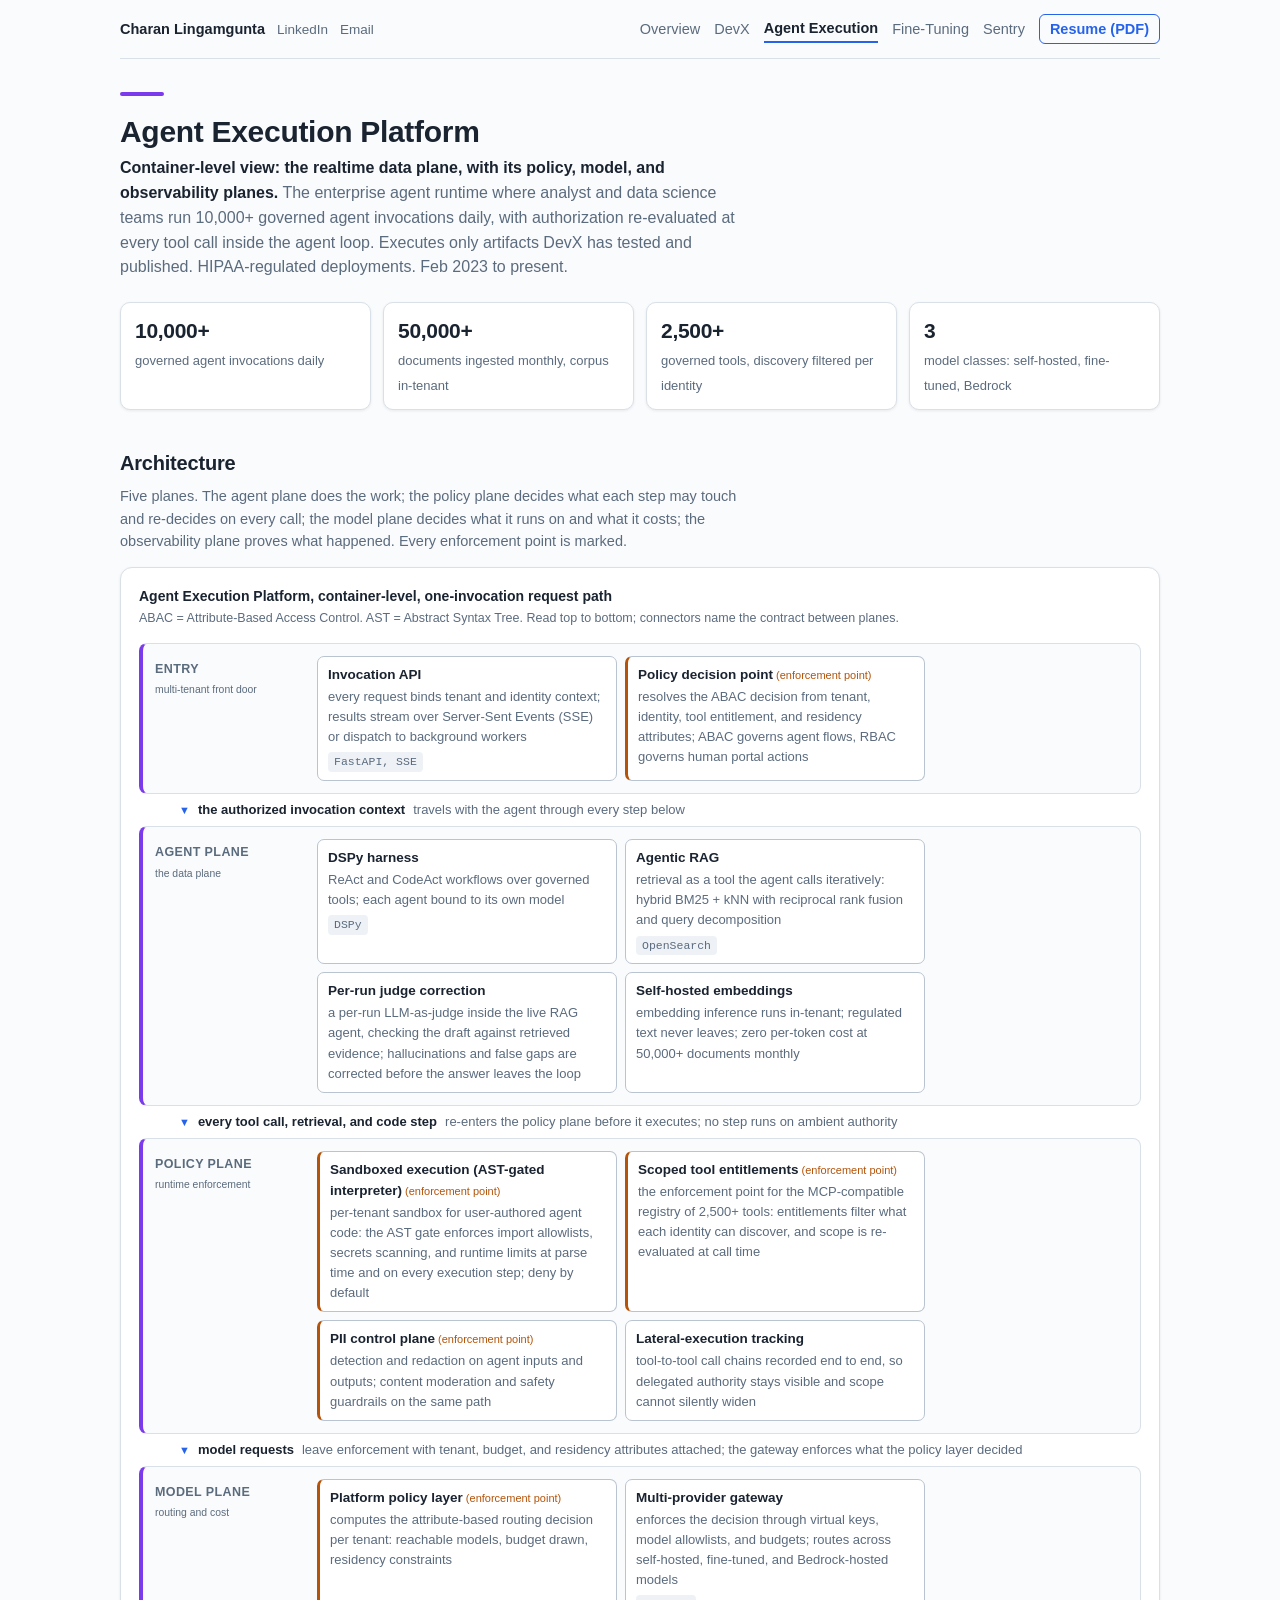
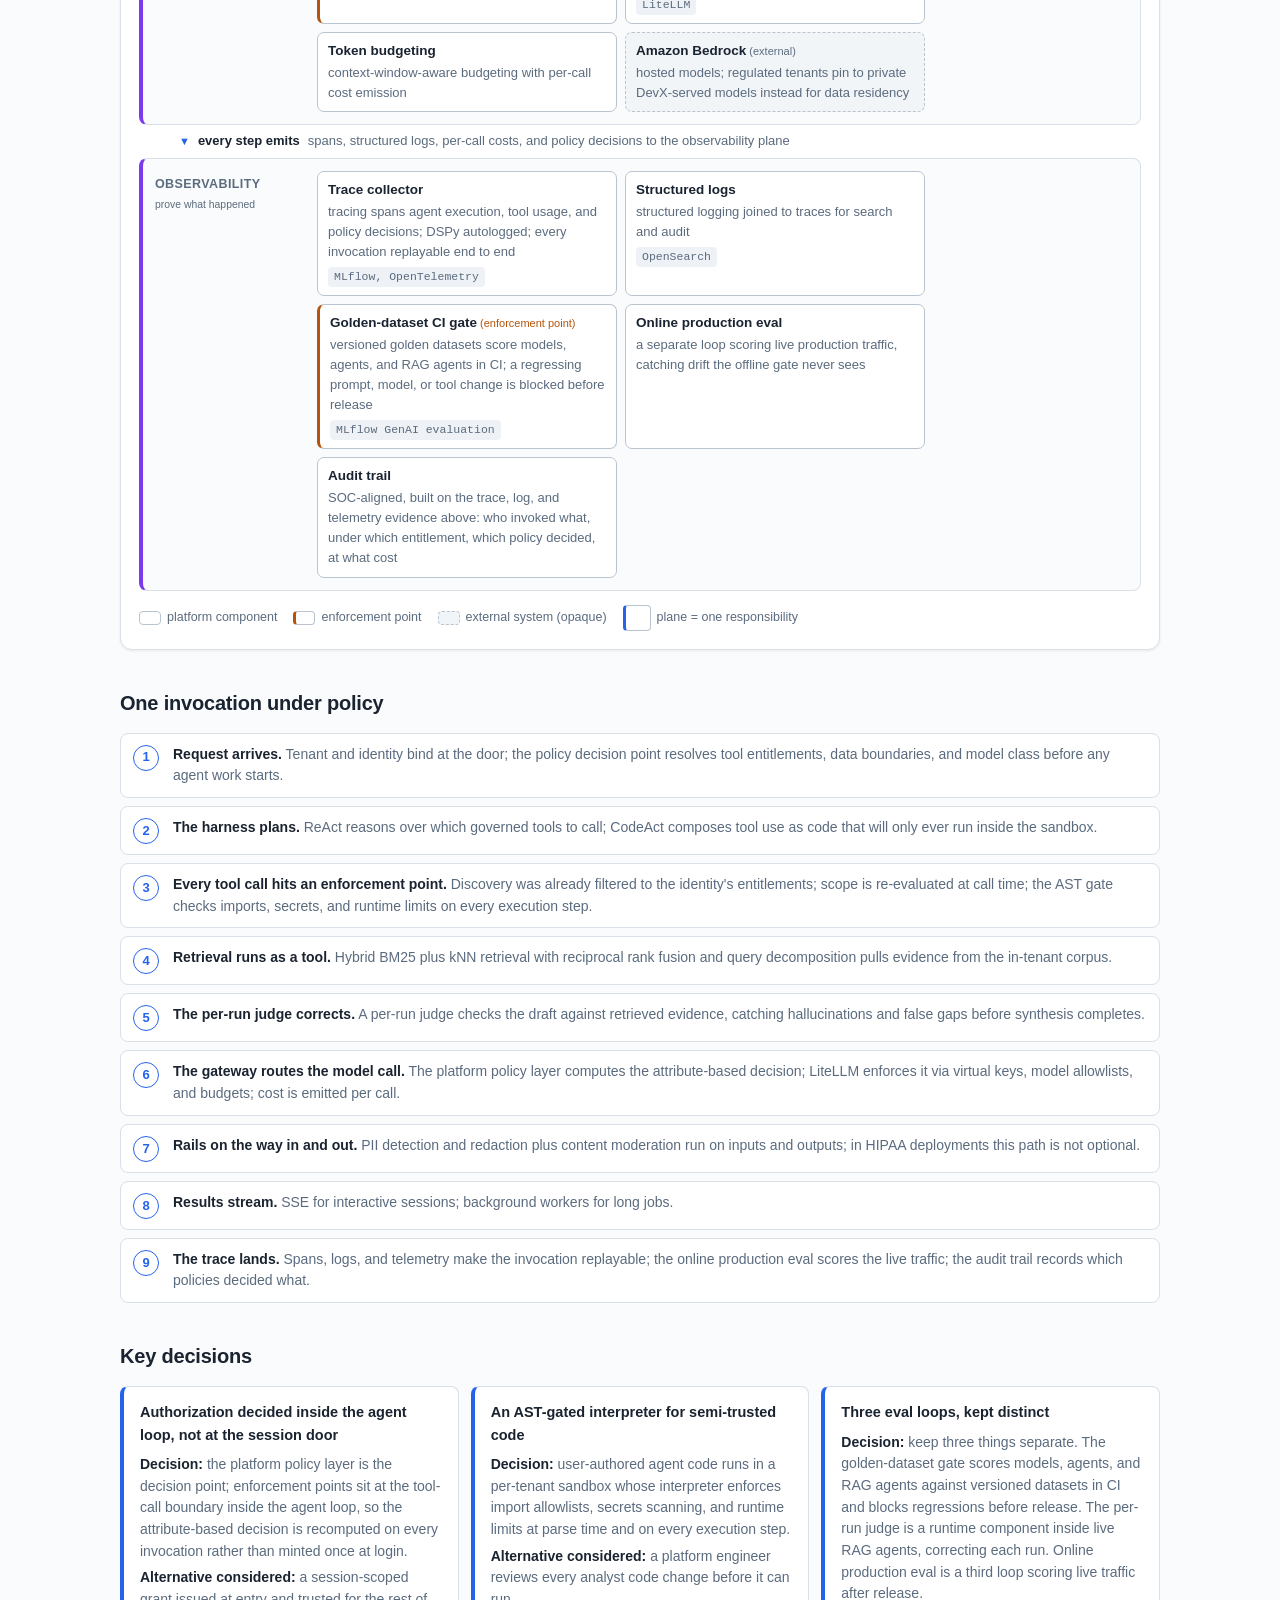
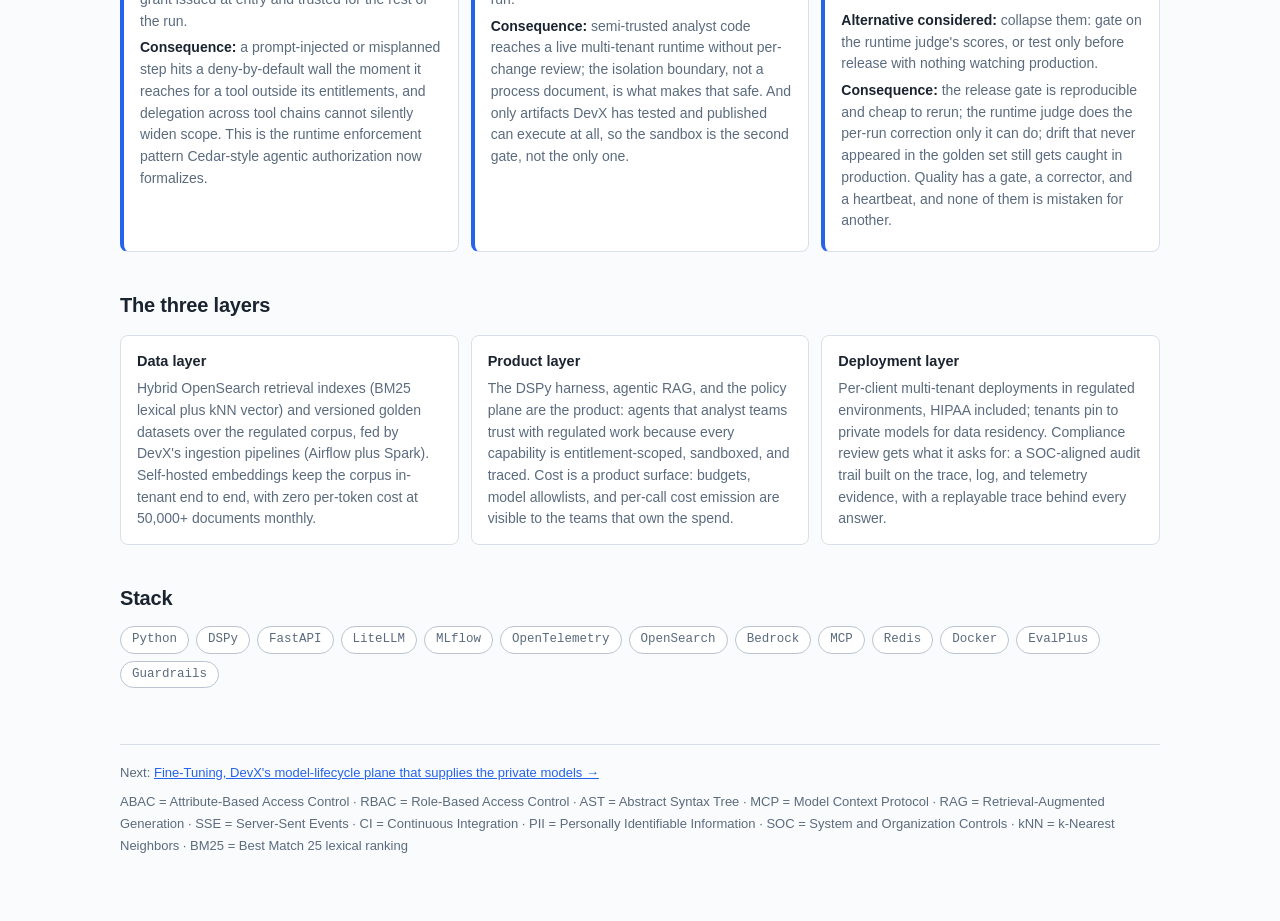
==== agent-execution.html @ fbaa35b3 "Rebuild portfolio into multi-page architecture site; add DevX, Agent Execution, Fine-Tuning, Sentry " ====
<!DOCTYPE html>
<html lang="en">
<head>
<meta charset="UTF-8">
<meta name="viewport" content="width=device-width, initial-scale=1.0">
<title>Agent Execution Platform Architecture | Charan Lingamgunta</title>
<meta name="description" content="Agent execution platform: attribute-based authorization re-evaluated at every tool call, sandboxed execution, agentic RAG with a per-run judge, LiteLLM multi-provider gateway, MLflow + OpenTelemetry tracing, and a golden-dataset CI gate.">
<link rel="icon" href="data:image/svg+xml,<svg xmlns='http://www.w3.org/2000/svg' viewBox='0 0 100 100'><rect width='100' height='100' rx='20' fill='%232563eb'/><text x='50' y='68' font-size='52' text-anchor='middle' fill='white' font-family='Arial'>CL</text></svg>">
<link rel="stylesheet" href="style.css">
</head>
<body class="p-secureexec">
<div class="wrap">

<nav class="nav">
  <span class="namegroup">
    <a class="home" href="index.html">Charan Lingamgunta</a>
    <a class="contact" href="https://linkedin.com/in/charan-lingamgunta">LinkedIn</a>
    <button class="copybtn" type="button" onclick="navigator.clipboard.writeText('charan.lingamgunta@gmail.com');this.textContent='Copied';this.classList.add('done');setTimeout(()=>{this.textContent='Email';this.classList.remove('done');},1200)">Email</button>
  </span>
  <a href="index.html">Overview</a>
  <a href="devx.html">DevX</a>
  <a class="active" href="agent-execution.html">Agent Execution</a>
  <a href="finetuning.html">Fine-Tuning</a>
  <a href="sentry.html">Sentry</a>
  <a class="cta" href="resume.pdf">Resume (PDF)</a>
</nav>

<header class="pagehead">
  <span class="accentbar"></span>
  <h1>Agent Execution Platform</h1>
  <p class="scope">
    <strong>Container-level view: the realtime data plane, with its policy, model, and observability planes.</strong>
    The enterprise agent runtime where analyst and data science teams run 10,000+ governed agent invocations daily,
    with authorization re-evaluated at every tool call inside the agent loop. Executes only artifacts DevX has
    tested and published. HIPAA-regulated deployments. Feb 2023 to present.
  </p>
</header>

<section class="metrics">
  <div class="metric"><b>10,000+</b><span>governed agent invocations daily</span></div>
  <div class="metric"><b>50,000+</b><span>documents ingested monthly, corpus in-tenant</span></div>
  <div class="metric"><b>2,500+</b><span>governed tools, discovery filtered per identity</span></div>
  <div class="metric"><b>3</b><span>model classes: self-hosted, fine-tuned, Bedrock</span></div>
</section>

<h2 class="sec">Architecture</h2>
<p class="secnote">
  Five planes. The agent plane does the work; the policy plane decides what each step may touch and re-decides on
  every call; the model plane decides what it runs on and what it costs; the observability plane proves what
  happened. Every enforcement point is marked.
</p>

<div class="arch">
  <div class="dtitle">Agent Execution Platform, container-level, one-invocation request path</div>
  <div class="dsub">ABAC = Attribute-Based Access Control. AST = Abstract Syntax Tree. Read top to bottom; connectors name the contract between planes.</div>

  <div class="plane">
    <div class="plabel">Entry<small>multi-tenant front door</small></div>
    <div class="pboxes">
      <div class="box"><b>Invocation API</b><span class="role">every request binds tenant and identity context; results stream over Server-Sent Events (SSE) or dispatch to background workers</span><span class="tech">FastAPI, SSE</span></div>
      <div class="box gate"><b>Policy decision point</b><span class="role">resolves the ABAC decision from tenant, identity, tool entitlement, and residency attributes; ABAC governs agent flows, RBAC governs human portal actions</span></div>
    </div>
  </div>

  <div class="conn"><em>the authorized invocation context</em> travels with the agent through every step below</div>

  <div class="plane">
    <div class="plabel">Agent plane<small>the data plane</small></div>
    <div class="pboxes">
      <div class="box"><b>DSPy harness</b><span class="role">ReAct and CodeAct workflows over governed tools; each agent bound to its own model</span><span class="tech">DSPy</span></div>
      <div class="box"><b>Agentic RAG</b><span class="role">retrieval as a tool the agent calls iteratively: hybrid BM25 + kNN with reciprocal rank fusion and query decomposition</span><span class="tech">OpenSearch</span></div>
      <div class="box"><b>Per-run judge correction</b><span class="role">a per-run LLM-as-judge inside the live RAG agent, checking the draft against retrieved evidence; hallucinations and false gaps are corrected before the answer leaves the loop</span></div>
      <div class="box"><b>Self-hosted embeddings</b><span class="role">embedding inference runs in-tenant; regulated text never leaves; zero per-token cost at 50,000+ documents monthly</span></div>
    </div>
  </div>

  <div class="conn"><em>every tool call, retrieval, and code step</em> re-enters the policy plane before it executes; no step runs on ambient authority</div>

  <div class="plane">
    <div class="plabel">Policy plane<small>runtime enforcement</small></div>
    <div class="pboxes">
      <div class="box gate"><b>Sandboxed execution (AST-gated interpreter)</b><span class="role">per-tenant sandbox for user-authored agent code: the AST gate enforces import allowlists, secrets scanning, and runtime limits at parse time and on every execution step; deny by default</span></div>
      <div class="box gate"><b>Scoped tool entitlements</b><span class="role">the enforcement point for the MCP-compatible registry of 2,500+ tools: entitlements filter what each identity can discover, and scope is re-evaluated at call time</span></div>
      <div class="box gate"><b>PII control plane</b><span class="role">detection and redaction on agent inputs and outputs; content moderation and safety guardrails on the same path</span></div>
      <div class="box"><b>Lateral-execution tracking</b><span class="role">tool-to-tool call chains recorded end to end, so delegated authority stays visible and scope cannot silently widen</span></div>
    </div>
  </div>

  <div class="conn"><em>model requests</em> leave enforcement with tenant, budget, and residency attributes attached; the gateway enforces what the policy layer decided</div>

  <div class="plane">
    <div class="plabel">Model plane<small>routing and cost</small></div>
    <div class="pboxes">
      <div class="box gate"><b>Platform policy layer</b><span class="role">computes the attribute-based routing decision per tenant: reachable models, budget drawn, residency constraints</span></div>
      <div class="box"><b>Multi-provider gateway</b><span class="role">enforces the decision through virtual keys, model allowlists, and budgets; routes across self-hosted, fine-tuned, and Bedrock-hosted models</span><span class="tech">LiteLLM</span></div>
      <div class="box"><b>Token budgeting</b><span class="role">context-window-aware budgeting with per-call cost emission</span></div>
      <div class="box ext"><b>Amazon Bedrock</b><span class="role">hosted models; regulated tenants pin to private DevX-served models instead for data residency</span></div>
    </div>
  </div>

  <div class="conn"><em>every step emits</em> spans, structured logs, per-call costs, and policy decisions to the observability plane</div>

  <div class="plane">
    <div class="plabel">Observability<small>prove what happened</small></div>
    <div class="pboxes">
      <div class="box"><b>Trace collector</b><span class="role">tracing spans agent execution, tool usage, and policy decisions; DSPy autologged; every invocation replayable end to end</span><span class="tech">MLflow, OpenTelemetry</span></div>
      <div class="box"><b>Structured logs</b><span class="role">structured logging joined to traces for search and audit</span><span class="tech">OpenSearch</span></div>
      <div class="box gate"><b>Golden-dataset CI gate</b><span class="role">versioned golden datasets score models, agents, and RAG agents in CI; a regressing prompt, model, or tool change is blocked before release</span><span class="tech">MLflow GenAI evaluation</span></div>
      <div class="box"><b>Online production eval</b><span class="role">a separate loop scoring live production traffic, catching drift the offline gate never sees</span></div>
      <div class="box"><b>Audit trail</b><span class="role">SOC-aligned, built on the trace, log, and telemetry evidence above: who invoked what, under which entitlement, which policy decided, at what cost</span></div>
    </div>
  </div>

  <div class="legend">
    <span class="k"><span class="sw"></span> platform component</span>
    <span class="k"><span class="sw gate"></span> enforcement point</span>
    <span class="k"><span class="sw ext"></span> external system (opaque)</span>
    <span class="k"><span class="sw plane"></span> plane = one responsibility</span>
  </div>
</div>

<h2 class="sec">One invocation under policy</h2>
<ol class="flow">
  <li><span><b>Request arrives.</b> <span class="via">Tenant and identity bind at the door; the policy decision point resolves tool entitlements, data boundaries, and model class before any agent work starts.</span></span></li>
  <li><span><b>The harness plans.</b> <span class="via">ReAct reasons over which governed tools to call; CodeAct composes tool use as code that will only ever run inside the sandbox.</span></span></li>
  <li><span><b>Every tool call hits an enforcement point.</b> <span class="via">Discovery was already filtered to the identity's entitlements; scope is re-evaluated at call time; the AST gate checks imports, secrets, and runtime limits on every execution step.</span></span></li>
  <li><span><b>Retrieval runs as a tool.</b> <span class="via">Hybrid BM25 plus kNN retrieval with reciprocal rank fusion and query decomposition pulls evidence from the in-tenant corpus.</span></span></li>
  <li><span><b>The per-run judge corrects.</b> <span class="via">A per-run judge checks the draft against retrieved evidence, catching hallucinations and false gaps before synthesis completes.</span></span></li>
  <li><span><b>The gateway routes the model call.</b> <span class="via">The platform policy layer computes the attribute-based decision; LiteLLM enforces it via virtual keys, model allowlists, and budgets; cost is emitted per call.</span></span></li>
  <li><span><b>Rails on the way in and out.</b> <span class="via">PII detection and redaction plus content moderation run on inputs and outputs; in HIPAA deployments this path is not optional.</span></span></li>
  <li><span><b>Results stream.</b> <span class="via">SSE for interactive sessions; background workers for long jobs.</span></span></li>
  <li><span><b>The trace lands.</b> <span class="via">Spans, logs, and telemetry make the invocation replayable; the online production eval scores the live traffic; the audit trail records which policies decided what.</span></span></li>
</ol>

<h2 class="sec">Key decisions</h2>
<div class="decisions">
  <div class="decision">
    <h3>Authorization decided inside the agent loop, not at the session door</h3>
    <p><b>Decision:</b> the platform policy layer is the decision point; enforcement points sit at the tool-call boundary inside the agent loop, so the attribute-based decision is recomputed on every invocation rather than minted once at login.</p>
    <p><b>Alternative considered:</b> a session-scoped grant issued at entry and trusted for the rest of the run.</p>
    <p><b>Consequence:</b> a prompt-injected or misplanned step hits a deny-by-default wall the moment it reaches for a tool outside its entitlements, and delegation across tool chains cannot silently widen scope. This is the runtime enforcement pattern Cedar-style agentic authorization now formalizes.</p>
  </div>
  <div class="decision">
    <h3>An AST-gated interpreter for semi-trusted code</h3>
    <p><b>Decision:</b> user-authored agent code runs in a per-tenant sandbox whose interpreter enforces import allowlists, secrets scanning, and runtime limits at parse time and on every execution step.</p>
    <p><b>Alternative considered:</b> a platform engineer reviews every analyst code change before it can run.</p>
    <p><b>Consequence:</b> semi-trusted analyst code reaches a live multi-tenant runtime without per-change review; the isolation boundary, not a process document, is what makes that safe. And only artifacts DevX has tested and published can execute at all, so the sandbox is the second gate, not the only one.</p>
  </div>
  <div class="decision">
    <h3>Three eval loops, kept distinct</h3>
    <p><b>Decision:</b> keep three things separate. The golden-dataset gate scores models, agents, and RAG agents against versioned datasets in CI and blocks regressions before release. The per-run judge is a runtime component inside live RAG agents, correcting each run. Online production eval is a third loop scoring live traffic after release.</p>
    <p><b>Alternative considered:</b> collapse them: gate on the runtime judge's scores, or test only before release with nothing watching production.</p>
    <p><b>Consequence:</b> the release gate is reproducible and cheap to rerun; the runtime judge does the per-run correction only it can do; drift that never appeared in the golden set still gets caught in production. Quality has a gate, a corrector, and a heartbeat, and none of them is mistaken for another.</p>
  </div>
</div>

<h2 class="sec">The three layers</h2>
<div class="layers">
  <div class="layer"><h3>Data layer</h3><p>Hybrid OpenSearch retrieval indexes (BM25 lexical plus kNN vector) and versioned golden datasets over the regulated corpus, fed by DevX's ingestion pipelines (Airflow plus Spark). Self-hosted embeddings keep the corpus in-tenant end to end, with zero per-token cost at 50,000+ documents monthly.</p></div>
  <div class="layer"><h3>Product layer</h3><p>The DSPy harness, agentic RAG, and the policy plane are the product: agents that analyst teams trust with regulated work because every capability is entitlement-scoped, sandboxed, and traced. Cost is a product surface: budgets, model allowlists, and per-call cost emission are visible to the teams that own the spend.</p></div>
  <div class="layer"><h3>Deployment layer</h3><p>Per-client multi-tenant deployments in regulated environments, HIPAA included; tenants pin to private models for data residency. Compliance review gets what it asks for: a SOC-aligned audit trail built on the trace, log, and telemetry evidence, with a replayable trace behind every answer.</p></div>
</div>

<h2 class="sec">Stack</h2>
<div class="chips">
  <span class="chip">Python</span><span class="chip">DSPy</span><span class="chip">FastAPI</span><span class="chip">LiteLLM</span>
  <span class="chip">MLflow</span><span class="chip">OpenTelemetry</span><span class="chip">OpenSearch</span><span class="chip">Bedrock</span>
  <span class="chip">MCP</span><span class="chip">Redis</span><span class="chip">Docker</span><span class="chip">EvalPlus</span><span class="chip">Guardrails</span>
</div>

<footer class="foot">
  <div>Next: <a href="finetuning.html">Fine-Tuning, DevX's model-lifecycle plane that supplies the private models &#8594;</a></div>
  <div class="terms">
    ABAC = Attribute-Based Access Control &#183; RBAC = Role-Based Access Control &#183; AST = Abstract Syntax Tree &#183;
    MCP = Model Context Protocol &#183; RAG = Retrieval-Augmented Generation &#183; SSE = Server-Sent Events &#183;
    CI = Continuous Integration &#183; PII = Personally Identifiable Information &#183; SOC = System and Organization Controls &#183;
    kNN = k-Nearest Neighbors &#183; BM25 = Best Match 25 lexical ranking
  </div>
</footer>

</div>
</body>
</html>
---- style.css ----
/* Portfolio design system: shared across all pages */

:root {
  --bg: #fafbfc;
  --surface: #ffffff;
  --ink: #1a2330;
  --muted: #5b6b7e;
  --line: #d9e0e8;
  --line-strong: #b9c4d0;
  --accent: #2563eb;
  --accent-soft: #eaf1fe;
  --gate: #b45309;
  --gate-soft: #fdf3e4;
  --ext-bg: #f2f5f8;
  --code-bg: #eef2f6;
  --devx: #2563eb;
  --secureexec: #7c3aed;
  --finetuning: #0f766e;
  --sentry: #b45309;
  --shadow: 0 1px 3px rgba(16, 24, 40, 0.08);
}

@media (prefers-color-scheme: dark) {
  :root {
    --bg: #0e131a;
    --surface: #161d27;
    --ink: #e7edf4;
    --muted: #93a3b5;
    --line: #2a3543;
    --line-strong: #3d4b5d;
    --accent: #5b93f5;
    --accent-soft: #1a2638;
    --gate: #e5a458;
    --gate-soft: #2a2114;
    --ext-bg: #131a23;
    --code-bg: #1c2530;
    --devx: #5b93f5;
    --secureexec: #a78bfa;
    --finetuning: #34b3a8;
    --sentry: #e5a458;
    --shadow: none;
  }
}

* { box-sizing: border-box; margin: 0; padding: 0; }

html { scroll-behavior: smooth; }

body {
  font-family: -apple-system, BlinkMacSystemFont, "Segoe UI", Roboto, Helvetica, Arial, sans-serif;
  background: var(--bg);
  color: var(--ink);
  line-height: 1.55;
  font-size: 16px;
}

.wrap { max-width: 1080px; margin: 0 auto; padding: 0 20px 64px; }

/* ---------- Navigation ---------- */
.nav {
  display: flex; flex-wrap: wrap; align-items: center; gap: 4px 14px;
  padding: 14px 0; margin-bottom: 8px;
  border-bottom: 1px solid var(--line);
  font-size: 14.5px;
}
.nav .namegroup { display: inline-flex; align-items: baseline; gap: 12px; margin-right: auto; }
.nav .home { font-weight: 700; text-decoration: none; color: var(--ink); }
.nav .contact { color: var(--muted); text-decoration: none; font-size: 13.5px; }
.nav .contact:hover { color: var(--accent); }
.nav .copybtn { font: inherit; font-size: 13.5px; color: var(--muted); background: none; border: none; cursor: pointer; padding: 0; }
.nav .copybtn:hover { color: var(--accent); }
.nav .copybtn.done { color: var(--finetuning); }
.nav a { color: var(--muted); text-decoration: none; padding: 2px 0; }
.nav a:hover { color: var(--accent); }
.nav a.active { color: var(--ink); font-weight: 600; border-bottom: 2px solid var(--accent); }
.nav a.cta {
  color: var(--accent); font-weight: 600; border: 1px solid var(--accent);
  border-radius: 6px; padding: 3px 10px;
}

/* ---------- Page headers ---------- */
.pagehead { margin: 30px 0 8px; }
.pagehead h1 { font-size: 30px; letter-spacing: -0.3px; line-height: 1.2; }
.pagehead .accentbar { display: inline-block; width: 44px; height: 4px; border-radius: 2px; margin-bottom: 10px; background: var(--accent); }
.scope { color: var(--muted); font-size: 16px; max-width: 72ch; margin-top: 6px; }
.scope strong { color: var(--ink); }

/* ---------- Metrics strip ---------- */
.metrics { display: flex; flex-wrap: wrap; gap: 12px; margin: 22px 0 6px; }
.metric {
  flex: 1 1 150px; background: var(--surface); border: 1px solid var(--line);
  border-radius: 10px; padding: 12px 14px; box-shadow: var(--shadow);
}
.metric b { display: block; font-size: 21px; letter-spacing: -0.3px; }
.metric span { color: var(--muted); font-size: 13px; }

/* ---------- Section titles ---------- */
h2.sec { font-size: 20px; margin: 38px 0 6px; letter-spacing: -0.2px; }
.secnote { color: var(--muted); font-size: 14.5px; margin-bottom: 14px; max-width: 78ch; }

/* ---------- Architecture diagram primitives ---------- */
.arch {
  background: var(--surface); border: 1px solid var(--line); border-radius: 12px;
  padding: 18px; overflow-x: auto; box-shadow: var(--shadow);
}
.arch .dtitle { font-size: 14px; font-weight: 700; margin-bottom: 2px; }
.arch .dsub { font-size: 12.5px; color: var(--muted); margin-bottom: 14px; }

.plane {
  display: grid; grid-template-columns: 150px 1fr; gap: 12px;
  border: 1px solid var(--line); border-left: 4px solid var(--accent);
  border-radius: 8px; padding: 12px; background: var(--bg);
}
.plane + .plane, .conn + .plane, .plane + .conn { margin-top: 0; }
.plane .plabel { font-size: 12.5px; font-weight: 700; text-transform: uppercase; letter-spacing: 0.4px; color: var(--muted); padding-top: 4px; }
.plane .plabel small { display: block; font-weight: 400; text-transform: none; letter-spacing: 0; margin-top: 3px; }
.pboxes { display: flex; flex-wrap: wrap; gap: 8px; }

.box {
  background: var(--surface); border: 1px solid var(--line-strong); border-radius: 7px;
  padding: 8px 10px; font-size: 13px; max-width: 300px; flex: 0 1 auto;
}
.box b { display: block; font-size: 13.5px; }
.box .role { color: var(--muted); display: block; margin-top: 1px; }
.box .tech { display: inline-block; margin-top: 5px; font-size: 11.5px; background: var(--code-bg); border-radius: 4px; padding: 1px 6px; color: var(--muted); font-family: ui-monospace, SFMono-Regular, Menlo, Consolas, monospace; }

.box.gate { border: 1px solid var(--line-strong); border-left: 3px solid var(--gate); background: var(--surface); }
.box.gate b::after { content: " (enforcement point)"; font-weight: 400; font-size: 11px; color: var(--gate); }
.box.ext { border: 1.5px dashed var(--line-strong); background: var(--ext-bg); }
.box.ext b::after { content: " (external)"; font-weight: 400; font-size: 11px; color: var(--muted); }

.conn {
  display: flex; align-items: baseline; gap: 8px; padding: 6px 6px 6px 40px;
  color: var(--muted); font-size: 13px;
}
.conn::before { content: "▼"; font-size: 11px; color: var(--accent); }
.conn em { font-style: normal; color: var(--ink); font-weight: 600; }

.legend { display: flex; flex-wrap: wrap; gap: 8px 16px; margin-top: 14px; font-size: 12.5px; color: var(--muted); }
.legend .k { display: inline-flex; align-items: center; gap: 6px; }
.legend .sw { width: 22px; height: 14px; border-radius: 4px; display: inline-block; border: 1px solid var(--line-strong); background: var(--surface); }
.legend .sw.gate { border-left: 3px solid var(--gate); }
.legend .sw.ext { border: 1px dashed var(--line-strong); background: var(--ext-bg); }
.legend .sw.plane { border-left: 3px solid var(--accent); }

/* ---------- Numbered lifecycle flow ---------- */
.flow { counter-reset: step; list-style: none; margin: 14px 0 0; display: grid; gap: 8px; }
.flow li {
  counter-increment: step; display: grid; grid-template-columns: 30px 1fr; gap: 10px;
  background: var(--surface); border: 1px solid var(--line); border-radius: 8px; padding: 10px 12px;
  font-size: 14px;
}
.flow li::before {
  content: counter(step); font-weight: 700; color: var(--accent);
  border: 1.5px solid var(--accent); border-radius: 50%; width: 24px; height: 24px;
  display: flex; align-items: center; justify-content: center; font-size: 13px; margin-top: 1px;
}
.flow li b { font-weight: 600; }
.flow li .via { color: var(--muted); }

/* ---------- Decision memo cards ---------- */
.decisions { display: grid; gap: 12px; grid-template-columns: repeat(auto-fit, minmax(290px, 1fr)); margin-top: 14px; }
.decision {
  background: var(--surface); border: 1px solid var(--line); border-left: 4px solid var(--accent);
  border-radius: 8px; padding: 14px 16px; font-size: 14px;
}
.decision h3 { font-size: 14.5px; margin-bottom: 8px; }
.decision p { margin: 5px 0; color: var(--muted); }
.decision p b { color: var(--ink); font-weight: 600; }

/* ---------- Layer detail ---------- */
.layers { display: grid; gap: 12px; grid-template-columns: repeat(auto-fit, minmax(280px, 1fr)); margin-top: 14px; }
.layer { background: var(--surface); border: 1px solid var(--line); border-radius: 8px; padding: 14px 16px; font-size: 14px; }
.layer h3 { font-size: 14.5px; margin-bottom: 6px; }
.layer p { color: var(--muted); }

/* ---------- Chips / stack line ---------- */
.chips { display: flex; flex-wrap: wrap; gap: 7px; margin-top: 12px; }
.chip {
  font-size: 12.5px; border: 1px solid var(--line-strong); border-radius: 999px;
  padding: 3px 11px; color: var(--muted); background: var(--surface);
  font-family: ui-monospace, SFMono-Regular, Menlo, Consolas, monospace;
}

/* ---------- Landing page ---------- */
.hero { margin: 44px 0 10px; }
.hero h1 { font-size: 38px; letter-spacing: -0.6px; line-height: 1.15; }
.hero .tagline { font-size: 18px; color: var(--muted); max-width: 66ch; margin-top: 12px; }
.hero .tagline strong { color: var(--ink); }
.hero .links { display: flex; flex-wrap: wrap; gap: 10px; margin-top: 20px; }
.hero .links a {
  text-decoration: none; font-size: 14.5px; font-weight: 600; border-radius: 8px; padding: 8px 16px;
  border: 1px solid var(--line-strong); color: var(--ink);
}
.hero .links a.primary { background: var(--accent); border-color: var(--accent); color: #fff; }
.hero .links a:hover { border-color: var(--accent); }

.cards { display: grid; gap: 14px; grid-template-columns: repeat(auto-fit, minmax(240px, 1fr)); margin: 26px 0 8px; }
.card {
  display: block; text-decoration: none; color: var(--ink);
  background: var(--surface); border: 1px solid var(--line); border-top: 4px solid var(--accent);
  border-radius: 10px; padding: 16px 18px; box-shadow: var(--shadow);
}
.card:hover { border-color: var(--accent); }
.card .num { font-size: 26px; font-weight: 700; letter-spacing: -0.5px; }
.card .numlabel { color: var(--muted); font-size: 12.5px; margin-bottom: 10px; }
.card h3 { font-size: 16px; margin-bottom: 4px; }
.card p { font-size: 13.5px; color: var(--muted); }
.card .go { display: block; margin-top: 10px; font-size: 13.5px; font-weight: 600; color: var(--accent); }
.card.devx { border-top-color: var(--devx); }
.card.secureexec { border-top-color: var(--secureexec); }
.card.finetuning { border-top-color: var(--finetuning); }
.card.sentry { border-top-color: var(--sentry); }

/* Accent variants applied per page via body class */
body.p-devx .accentbar, body.p-devx .plane { border-left-color: var(--devx); }
body.p-devx .accentbar { background: var(--devx); }
body.p-secureexec .accentbar, body.p-secureexec .plane { border-left-color: var(--secureexec); }
body.p-secureexec .accentbar { background: var(--secureexec); }
body.p-finetuning .accentbar, body.p-finetuning .plane { border-left-color: var(--finetuning); }
body.p-finetuning .accentbar { background: var(--finetuning); }
body.p-sentry .accentbar, body.p-sentry .plane { border-left-color: var(--sentry); }
body.p-sentry .accentbar { background: var(--sentry); }

/* ---------- Ecosystem diagram (landing) ---------- */
.eco { display: grid; gap: 10px; }
.eco .tier {
  display: grid; grid-template-columns: 150px 1fr; gap: 12px;
  border: 1px solid var(--line); border-radius: 8px; padding: 12px; background: var(--bg);
}
.eco .tier.devx { border-left: 4px solid var(--devx); }
.eco .tier.secureexec { border-left: 4px solid var(--secureexec); }
.eco .tier.finetuning { border-left: 4px solid var(--finetuning); }
.eco .tier.sentry { border-left: 4px solid var(--sentry); }
.eco .tier.spine { border-left: 4px solid var(--line-strong); }
.eco .tlabel { font-size: 12.5px; font-weight: 700; text-transform: uppercase; letter-spacing: 0.4px; color: var(--muted); padding-top: 4px; }
.eco .tlabel a { color: inherit; }
.eco .tlabel small { display: block; font-weight: 400; text-transform: none; letter-spacing: 0; margin-top: 3px; }

/* ---------- Footer ---------- */
.foot {
  margin-top: 56px; padding-top: 18px; border-top: 1px solid var(--line);
  color: var(--muted); font-size: 13px;
}
.foot .terms { margin-top: 8px; line-height: 1.7; }

/* ---------- Prose helpers ---------- */
.prose { max-width: 78ch; font-size: 15px; }
.prose p { margin: 8px 0; }
.prose .lead { font-size: 16px; }

a { color: var(--accent); }

/* ---------- Print ---------- */
@media print {
  body { background: #fff; color: #111; font-size: 12px; }
  .nav, .hero .links, .card .go { display: none; }
  .arch, .metric, .decision, .layer, .flow li, .card { box-shadow: none; break-inside: avoid; }
  .wrap { max-width: none; padding: 0; }
}

@media (max-width: 640px) {
  .plane, .eco .tier { grid-template-columns: 1fr; }
  .plane .plabel, .eco .tlabel { padding-top: 0; }
  .hero h1 { font-size: 30px; }
  .conn { padding-left: 12px; }
}
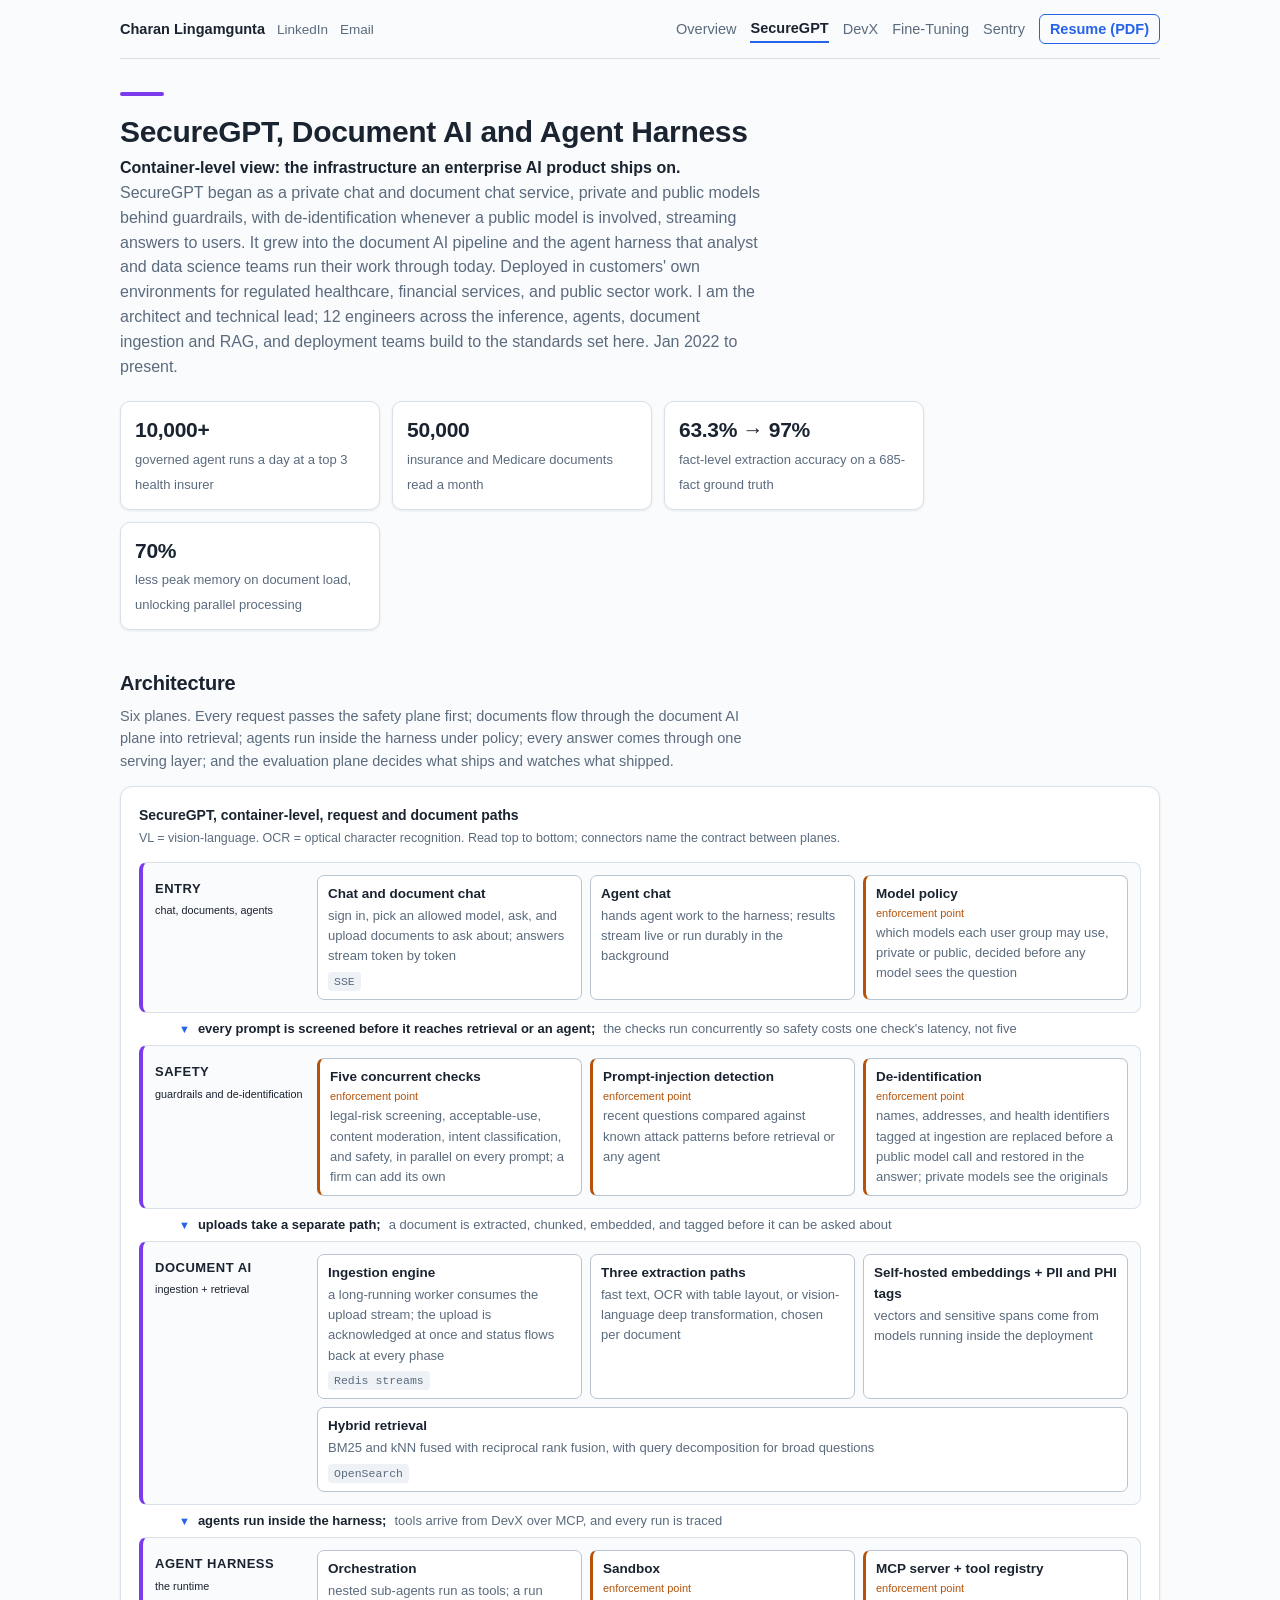
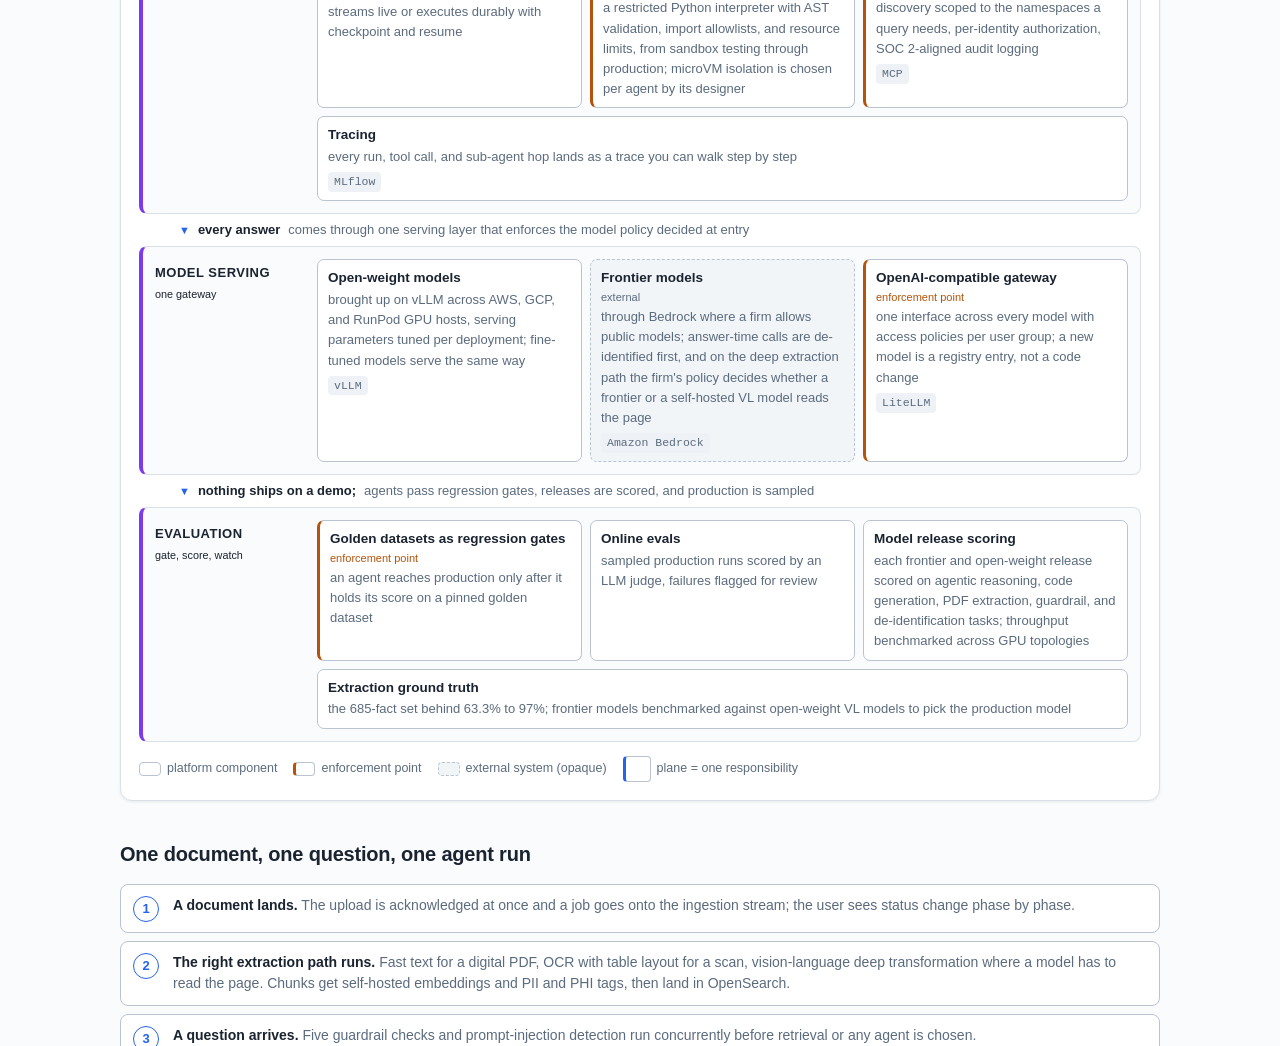
==== commit bcc94a3b: "Rebuild site around resume v2.4; add SecureGPT page; rescope DevX, Fine-Tuning and Sentry pages; red" ====
--- a/agent-execution.html
+++ b/agent-execution.html
@@ -2,182 +2,11 @@
 <html lang="en">
 <head>
 <meta charset="UTF-8">
-<meta name="viewport" content="width=device-width, initial-scale=1.0">
-<title>Agent Execution Platform Architecture | Charan Lingamgunta</title>
-<meta name="description" content="Agent execution platform: attribute-based authorization re-evaluated at every tool call, sandboxed execution, agentic RAG with a per-run judge, LiteLLM multi-provider gateway, MLflow + OpenTelemetry tracing, and a golden-dataset CI gate.">
-<link rel="icon" href="data:image/svg+xml,<svg xmlns='http://www.w3.org/2000/svg' viewBox='0 0 100 100'><rect width='100' height='100' rx='20' fill='%232563eb'/><text x='50' y='68' font-size='52' text-anchor='middle' fill='white' font-family='Arial'>CL</text></svg>">
-<link rel="stylesheet" href="style.css">
+<meta http-equiv="refresh" content="0; url=securegpt.html">
+<link rel="canonical" href="securegpt.html">
+<title>Moved | Charan Lingamgunta</title>
 </head>
-<body class="p-secureexec">
-<div class="wrap">
-
-<nav class="nav">
-  <span class="namegroup">
-    <a class="home" href="index.html">Charan Lingamgunta</a>
-    <a class="contact" href="https://linkedin.com/in/charan-lingamgunta">LinkedIn</a>
-    <button class="copybtn" type="button" onclick="navigator.clipboard.writeText('charan.lingamgunta@gmail.com');this.textContent='Copied';this.classList.add('done');setTimeout(()=>{this.textContent='Email';this.classList.remove('done');},1200)">Email</button>
-  </span>
-  <a href="index.html">Overview</a>
-  <a href="devx.html">DevX</a>
-  <a class="active" href="agent-execution.html">Agent Execution</a>
-  <a href="finetuning.html">Fine-Tuning</a>
-  <a href="sentry.html">Sentry</a>
-  <a class="cta" href="resume.pdf">Resume (PDF)</a>
-</nav>
-
-<header class="pagehead">
-  <span class="accentbar"></span>
-  <h1>Agent Execution Platform</h1>
-  <p class="scope">
-    <strong>Container-level view: the realtime data plane, with its policy, model, and observability planes.</strong>
-    The enterprise agent runtime where analyst and data science teams run 10,000+ governed agent invocations daily,
-    with authorization re-evaluated at every tool call inside the agent loop. Executes only artifacts DevX has
-    tested and published. HIPAA-regulated deployments. Feb 2023 to present.
-  </p>
-</header>
-
-<section class="metrics">
-  <div class="metric"><b>10,000+</b><span>governed agent invocations daily</span></div>
-  <div class="metric"><b>50,000+</b><span>documents ingested monthly, corpus in-tenant</span></div>
-  <div class="metric"><b>2,500+</b><span>governed tools, discovery filtered per identity</span></div>
-  <div class="metric"><b>3</b><span>model classes: self-hosted, fine-tuned, Bedrock</span></div>
-</section>
-
-<h2 class="sec">Architecture</h2>
-<p class="secnote">
-  Five planes. The agent plane does the work; the policy plane decides what each step may touch and re-decides on
-  every call; the model plane decides what it runs on and what it costs; the observability plane proves what
-  happened. Every enforcement point is marked.
-</p>
-
-<div class="arch">
-  <div class="dtitle">Agent Execution Platform, container-level, one-invocation request path</div>
-  <div class="dsub">ABAC = Attribute-Based Access Control. AST = Abstract Syntax Tree. Read top to bottom; connectors name the contract between planes.</div>
-
-  <div class="plane">
-    <div class="plabel">Entry<small>multi-tenant front door</small></div>
-    <div class="pboxes">
-      <div class="box"><b>Invocation API</b><span class="role">every request binds tenant and identity context; results stream over Server-Sent Events (SSE) or dispatch to background workers</span><span class="tech">FastAPI, SSE</span></div>
-      <div class="box gate"><b>Policy decision point</b><span class="role">resolves the ABAC decision from tenant, identity, tool entitlement, and residency attributes; ABAC governs agent flows, RBAC governs human portal actions</span></div>
-    </div>
-  </div>
-
-  <div class="conn"><em>the authorized invocation context</em> travels with the agent through every step below</div>
-
-  <div class="plane">
-    <div class="plabel">Agent plane<small>the data plane</small></div>
-    <div class="pboxes">
-      <div class="box"><b>DSPy harness</b><span class="role">ReAct and CodeAct workflows over governed tools; each agent bound to its own model</span><span class="tech">DSPy</span></div>
-      <div class="box"><b>Agentic RAG</b><span class="role">retrieval as a tool the agent calls iteratively: hybrid BM25 + kNN with reciprocal rank fusion and query decomposition</span><span class="tech">OpenSearch</span></div>
-      <div class="box"><b>Per-run judge correction</b><span class="role">a per-run LLM-as-judge inside the live RAG agent, checking the draft against retrieved evidence; hallucinations and false gaps are corrected before the answer leaves the loop</span></div>
-      <div class="box"><b>Self-hosted embeddings</b><span class="role">embedding inference runs in-tenant; regulated text never leaves; zero per-token cost at 50,000+ documents monthly</span></div>
-    </div>
-  </div>
-
-  <div class="conn"><em>every tool call, retrieval, and code step</em> re-enters the policy plane before it executes; no step runs on ambient authority</div>
-
-  <div class="plane">
-    <div class="plabel">Policy plane<small>runtime enforcement</small></div>
-    <div class="pboxes">
-      <div class="box gate"><b>Sandboxed execution (AST-gated interpreter)</b><span class="role">per-tenant sandbox for user-authored agent code: the AST gate enforces import allowlists, secrets scanning, and runtime limits at parse time and on every execution step; deny by default</span></div>
-      <div class="box gate"><b>Scoped tool entitlements</b><span class="role">the enforcement point for the MCP-compatible registry of 2,500+ tools: entitlements filter what each identity can discover, and scope is re-evaluated at call time</span></div>
-      <div class="box gate"><b>PII control plane</b><span class="role">detection and redaction on agent inputs and outputs; content moderation and safety guardrails on the same path</span></div>
-      <div class="box"><b>Lateral-execution tracking</b><span class="role">tool-to-tool call chains recorded end to end, so delegated authority stays visible and scope cannot silently widen</span></div>
-    </div>
-  </div>
-
-  <div class="conn"><em>model requests</em> leave enforcement with tenant, budget, and residency attributes attached; the gateway enforces what the policy layer decided</div>
-
-  <div class="plane">
-    <div class="plabel">Model plane<small>routing and cost</small></div>
-    <div class="pboxes">
-      <div class="box gate"><b>Platform policy layer</b><span class="role">computes the attribute-based routing decision per tenant: reachable models, budget drawn, residency constraints</span></div>
-      <div class="box"><b>Multi-provider gateway</b><span class="role">enforces the decision through virtual keys, model allowlists, and budgets; routes across self-hosted, fine-tuned, and Bedrock-hosted models</span><span class="tech">LiteLLM</span></div>
-      <div class="box"><b>Token budgeting</b><span class="role">context-window-aware budgeting with per-call cost emission</span></div>
-      <div class="box ext"><b>Amazon Bedrock</b><span class="role">hosted models; regulated tenants pin to private DevX-served models instead for data residency</span></div>
-    </div>
-  </div>
-
-  <div class="conn"><em>every step emits</em> spans, structured logs, per-call costs, and policy decisions to the observability plane</div>
-
-  <div class="plane">
-    <div class="plabel">Observability<small>prove what happened</small></div>
-    <div class="pboxes">
-      <div class="box"><b>Trace collector</b><span class="role">tracing spans agent execution, tool usage, and policy decisions; DSPy autologged; every invocation replayable end to end</span><span class="tech">MLflow, OpenTelemetry</span></div>
-      <div class="box"><b>Structured logs</b><span class="role">structured logging joined to traces for search and audit</span><span class="tech">OpenSearch</span></div>
-      <div class="box gate"><b>Golden-dataset CI gate</b><span class="role">versioned golden datasets score models, agents, and RAG agents in CI; a regressing prompt, model, or tool change is blocked before release</span><span class="tech">MLflow GenAI evaluation</span></div>
-      <div class="box"><b>Online production eval</b><span class="role">a separate loop scoring live production traffic, catching drift the offline gate never sees</span></div>
-      <div class="box"><b>Audit trail</b><span class="role">SOC-aligned, built on the trace, log, and telemetry evidence above: who invoked what, under which entitlement, which policy decided, at what cost</span></div>
-    </div>
-  </div>
-
-  <div class="legend">
-    <span class="k"><span class="sw"></span> platform component</span>
-    <span class="k"><span class="sw gate"></span> enforcement point</span>
-    <span class="k"><span class="sw ext"></span> external system (opaque)</span>
-    <span class="k"><span class="sw plane"></span> plane = one responsibility</span>
-  </div>
-</div>
-
-<h2 class="sec">One invocation under policy</h2>
-<ol class="flow">
-  <li><span><b>Request arrives.</b> <span class="via">Tenant and identity bind at the door; the policy decision point resolves tool entitlements, data boundaries, and model class before any agent work starts.</span></span></li>
-  <li><span><b>The harness plans.</b> <span class="via">ReAct reasons over which governed tools to call; CodeAct composes tool use as code that will only ever run inside the sandbox.</span></span></li>
-  <li><span><b>Every tool call hits an enforcement point.</b> <span class="via">Discovery was already filtered to the identity's entitlements; scope is re-evaluated at call time; the AST gate checks imports, secrets, and runtime limits on every execution step.</span></span></li>
-  <li><span><b>Retrieval runs as a tool.</b> <span class="via">Hybrid BM25 plus kNN retrieval with reciprocal rank fusion and query decomposition pulls evidence from the in-tenant corpus.</span></span></li>
-  <li><span><b>The per-run judge corrects.</b> <span class="via">A per-run judge checks the draft against retrieved evidence, catching hallucinations and false gaps before synthesis completes.</span></span></li>
-  <li><span><b>The gateway routes the model call.</b> <span class="via">The platform policy layer computes the attribute-based decision; LiteLLM enforces it via virtual keys, model allowlists, and budgets; cost is emitted per call.</span></span></li>
-  <li><span><b>Rails on the way in and out.</b> <span class="via">PII detection and redaction plus content moderation run on inputs and outputs; in HIPAA deployments this path is not optional.</span></span></li>
-  <li><span><b>Results stream.</b> <span class="via">SSE for interactive sessions; background workers for long jobs.</span></span></li>
-  <li><span><b>The trace lands.</b> <span class="via">Spans, logs, and telemetry make the invocation replayable; the online production eval scores the live traffic; the audit trail records which policies decided what.</span></span></li>
-</ol>
-
-<h2 class="sec">Key decisions</h2>
-<div class="decisions">
-  <div class="decision">
-    <h3>Authorization decided inside the agent loop, not at the session door</h3>
-    <p><b>Decision:</b> the platform policy layer is the decision point; enforcement points sit at the tool-call boundary inside the agent loop, so the attribute-based decision is recomputed on every invocation rather than minted once at login.</p>
-    <p><b>Alternative considered:</b> a session-scoped grant issued at entry and trusted for the rest of the run.</p>
-    <p><b>Consequence:</b> a prompt-injected or misplanned step hits a deny-by-default wall the moment it reaches for a tool outside its entitlements, and delegation across tool chains cannot silently widen scope. This is the runtime enforcement pattern Cedar-style agentic authorization now formalizes.</p>
-  </div>
-  <div class="decision">
-    <h3>An AST-gated interpreter for semi-trusted code</h3>
-    <p><b>Decision:</b> user-authored agent code runs in a per-tenant sandbox whose interpreter enforces import allowlists, secrets scanning, and runtime limits at parse time and on every execution step.</p>
-    <p><b>Alternative considered:</b> a platform engineer reviews every analyst code change before it can run.</p>
-    <p><b>Consequence:</b> semi-trusted analyst code reaches a live multi-tenant runtime without per-change review; the isolation boundary, not a process document, is what makes that safe. And only artifacts DevX has tested and published can execute at all, so the sandbox is the second gate, not the only one.</p>
-  </div>
-  <div class="decision">
-    <h3>Three eval loops, kept distinct</h3>
-    <p><b>Decision:</b> keep three things separate. The golden-dataset gate scores models, agents, and RAG agents against versioned datasets in CI and blocks regressions before release. The per-run judge is a runtime component inside live RAG agents, correcting each run. Online production eval is a third loop scoring live traffic after release.</p>
-    <p><b>Alternative considered:</b> collapse them: gate on the runtime judge's scores, or test only before release with nothing watching production.</p>
-    <p><b>Consequence:</b> the release gate is reproducible and cheap to rerun; the runtime judge does the per-run correction only it can do; drift that never appeared in the golden set still gets caught in production. Quality has a gate, a corrector, and a heartbeat, and none of them is mistaken for another.</p>
-  </div>
-</div>
-
-<h2 class="sec">The three layers</h2>
-<div class="layers">
-  <div class="layer"><h3>Data layer</h3><p>Hybrid OpenSearch retrieval indexes (BM25 lexical plus kNN vector) and versioned golden datasets over the regulated corpus, fed by DevX's ingestion pipelines (Airflow plus Spark). Self-hosted embeddings keep the corpus in-tenant end to end, with zero per-token cost at 50,000+ documents monthly.</p></div>
-  <div class="layer"><h3>Product layer</h3><p>The DSPy harness, agentic RAG, and the policy plane are the product: agents that analyst teams trust with regulated work because every capability is entitlement-scoped, sandboxed, and traced. Cost is a product surface: budgets, model allowlists, and per-call cost emission are visible to the teams that own the spend.</p></div>
-  <div class="layer"><h3>Deployment layer</h3><p>Per-client multi-tenant deployments in regulated environments, HIPAA included; tenants pin to private models for data residency. Compliance review gets what it asks for: a SOC-aligned audit trail built on the trace, log, and telemetry evidence, with a replayable trace behind every answer.</p></div>
-</div>
-
-<h2 class="sec">Stack</h2>
-<div class="chips">
-  <span class="chip">Python</span><span class="chip">DSPy</span><span class="chip">FastAPI</span><span class="chip">LiteLLM</span>
-  <span class="chip">MLflow</span><span class="chip">OpenTelemetry</span><span class="chip">OpenSearch</span><span class="chip">Bedrock</span>
-  <span class="chip">MCP</span><span class="chip">Redis</span><span class="chip">Docker</span><span class="chip">EvalPlus</span><span class="chip">Guardrails</span>
-</div>
-
-<footer class="foot">
-  <div>Next: <a href="finetuning.html">Fine-Tuning, DevX's model-lifecycle plane that supplies the private models &#8594;</a></div>
-  <div class="terms">
-    ABAC = Attribute-Based Access Control &#183; RBAC = Role-Based Access Control &#183; AST = Abstract Syntax Tree &#183;
-    MCP = Model Context Protocol &#183; RAG = Retrieval-Augmented Generation &#183; SSE = Server-Sent Events &#183;
-    CI = Continuous Integration &#183; PII = Personally Identifiable Information &#183; SOC = System and Organization Controls &#183;
-    kNN = k-Nearest Neighbors &#183; BM25 = Best Match 25 lexical ranking
-  </div>
-</footer>
-
-</div>
+<body>
+<p>The agent harness now lives on the <a href="securegpt.html">SecureGPT</a> page.</p>
 </body>
 </html>
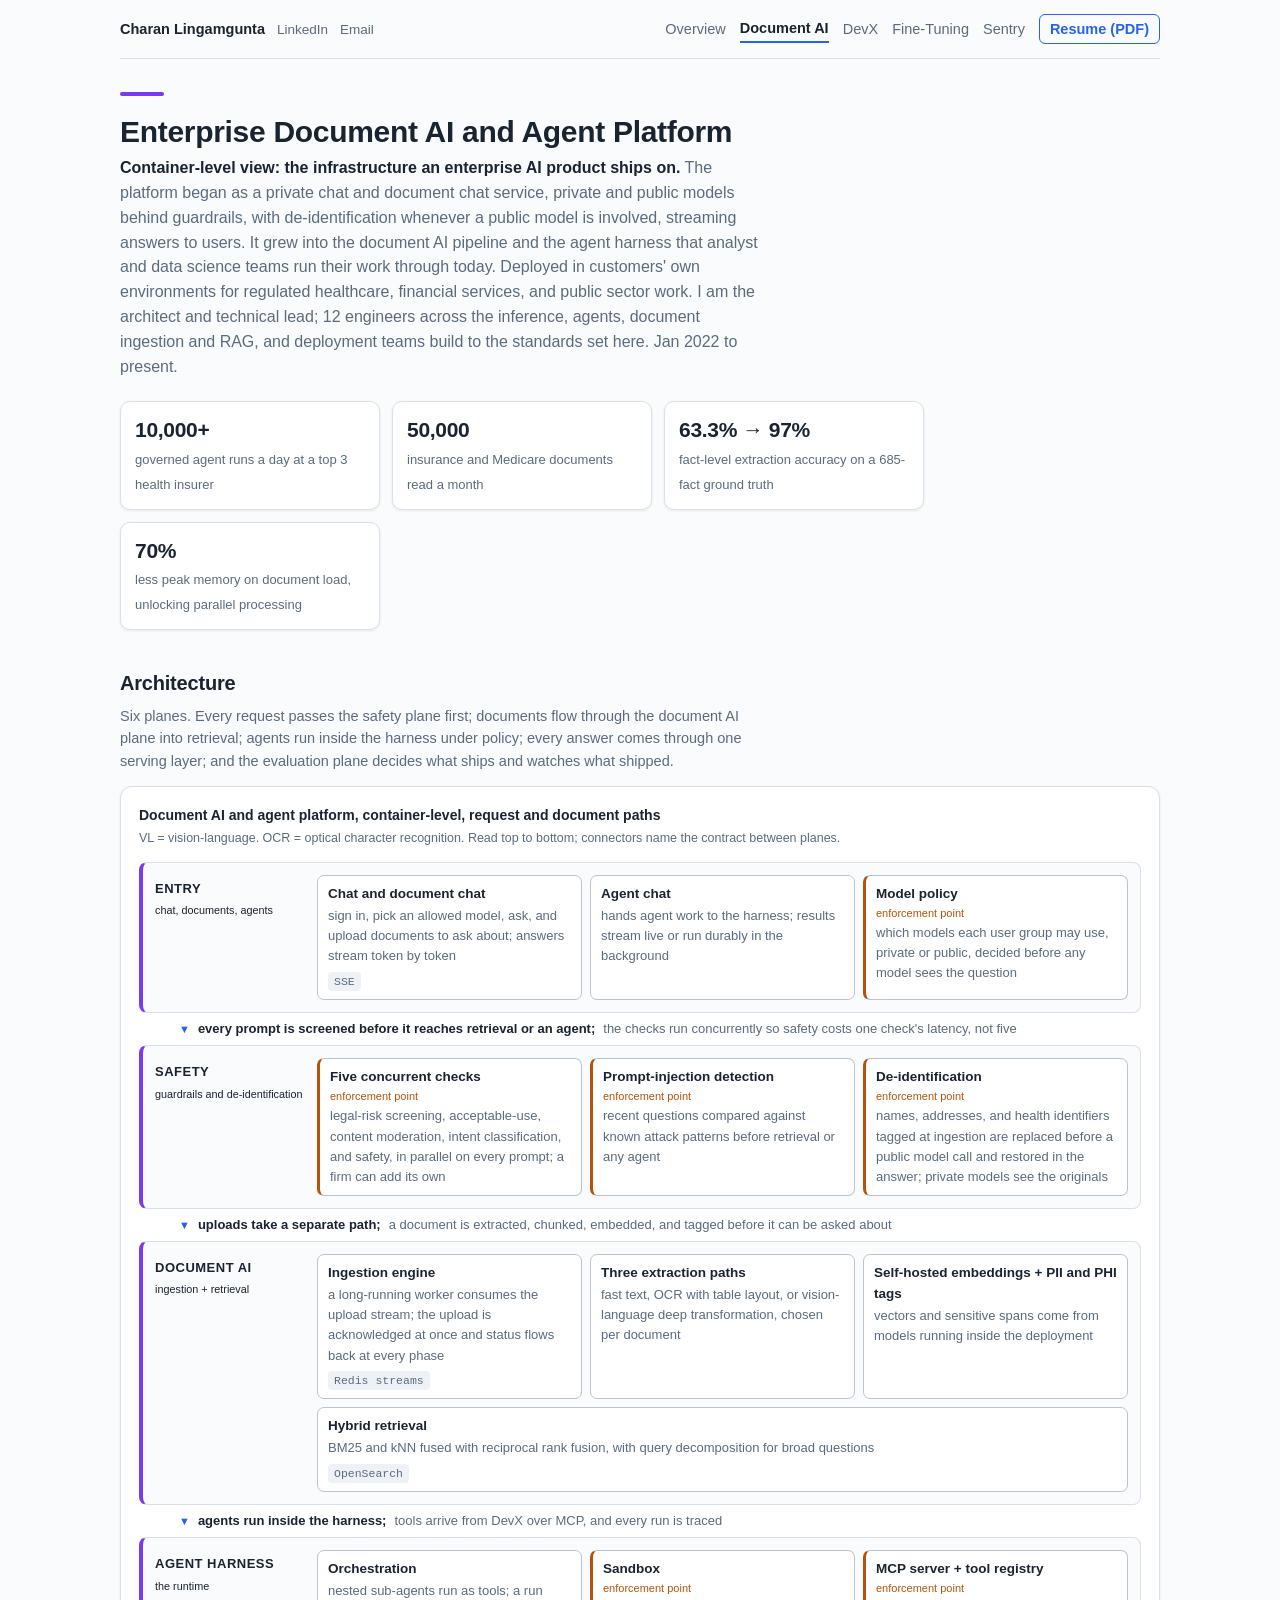
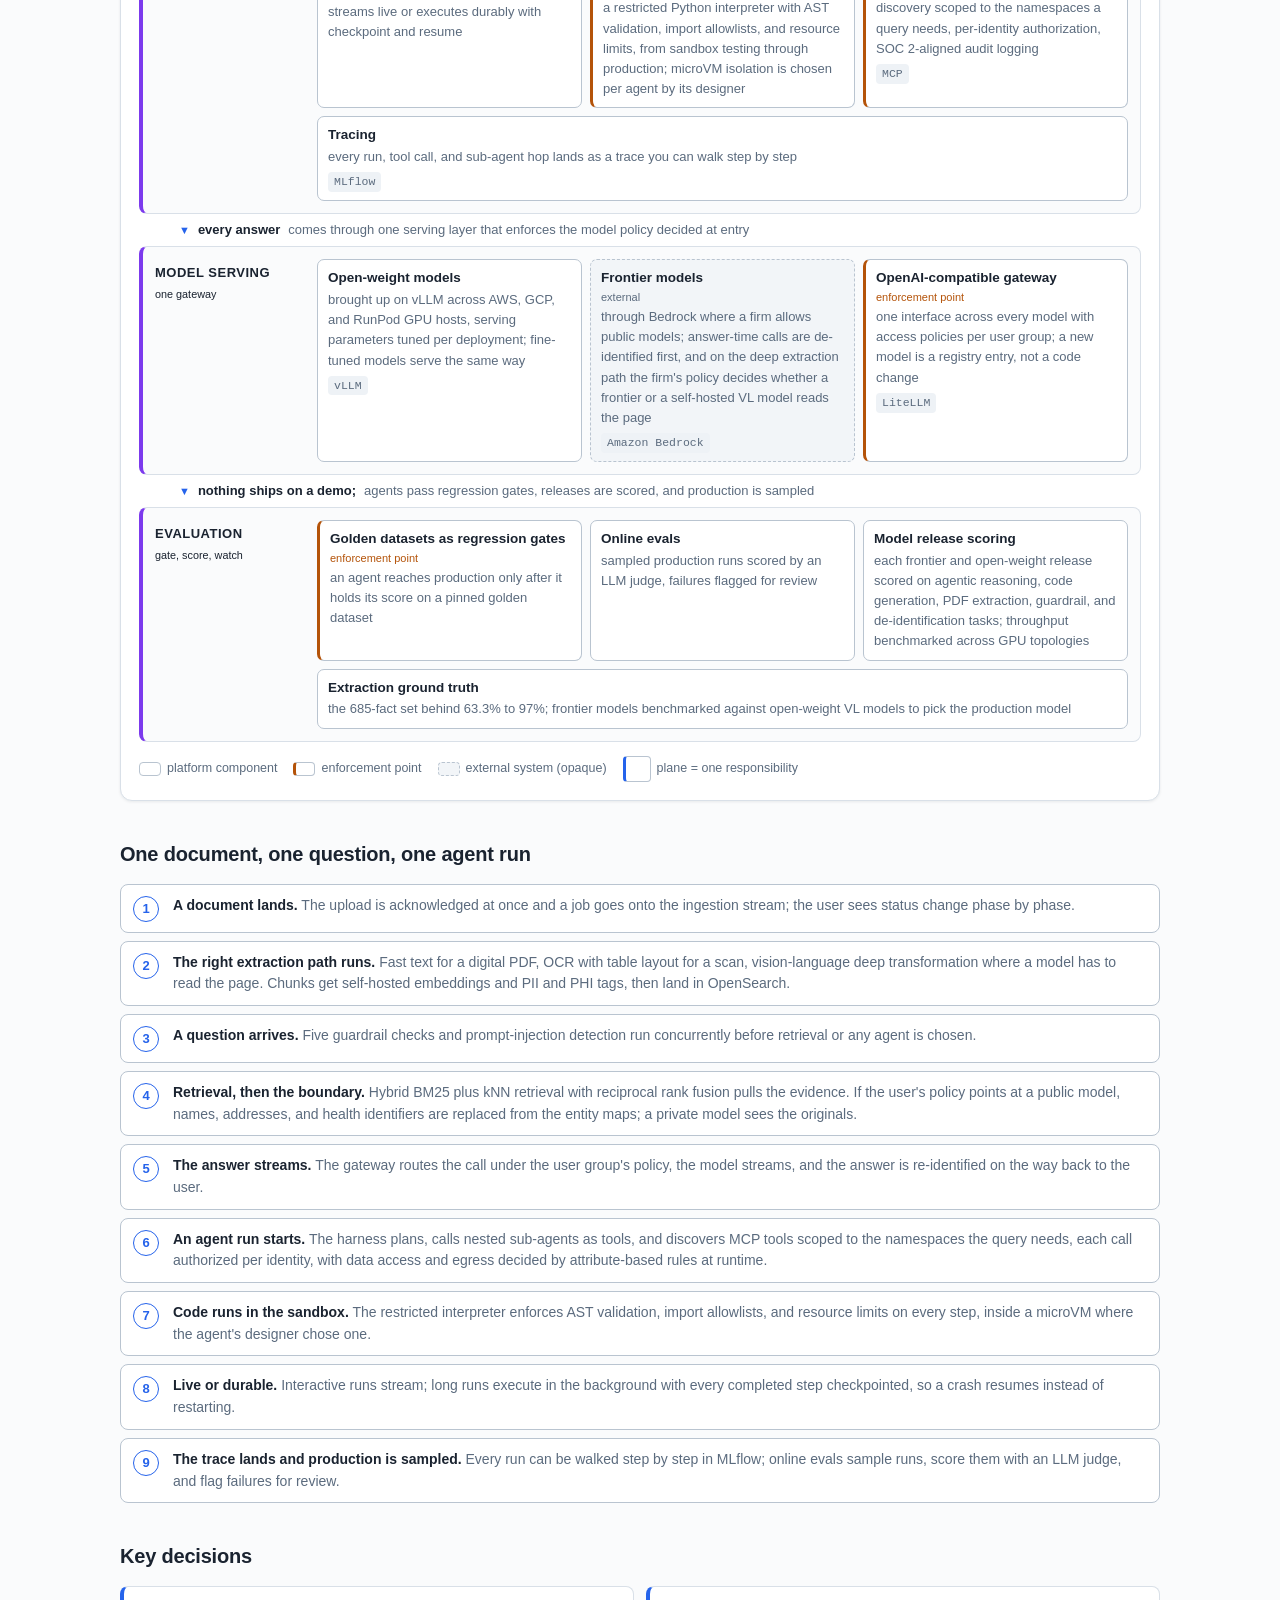
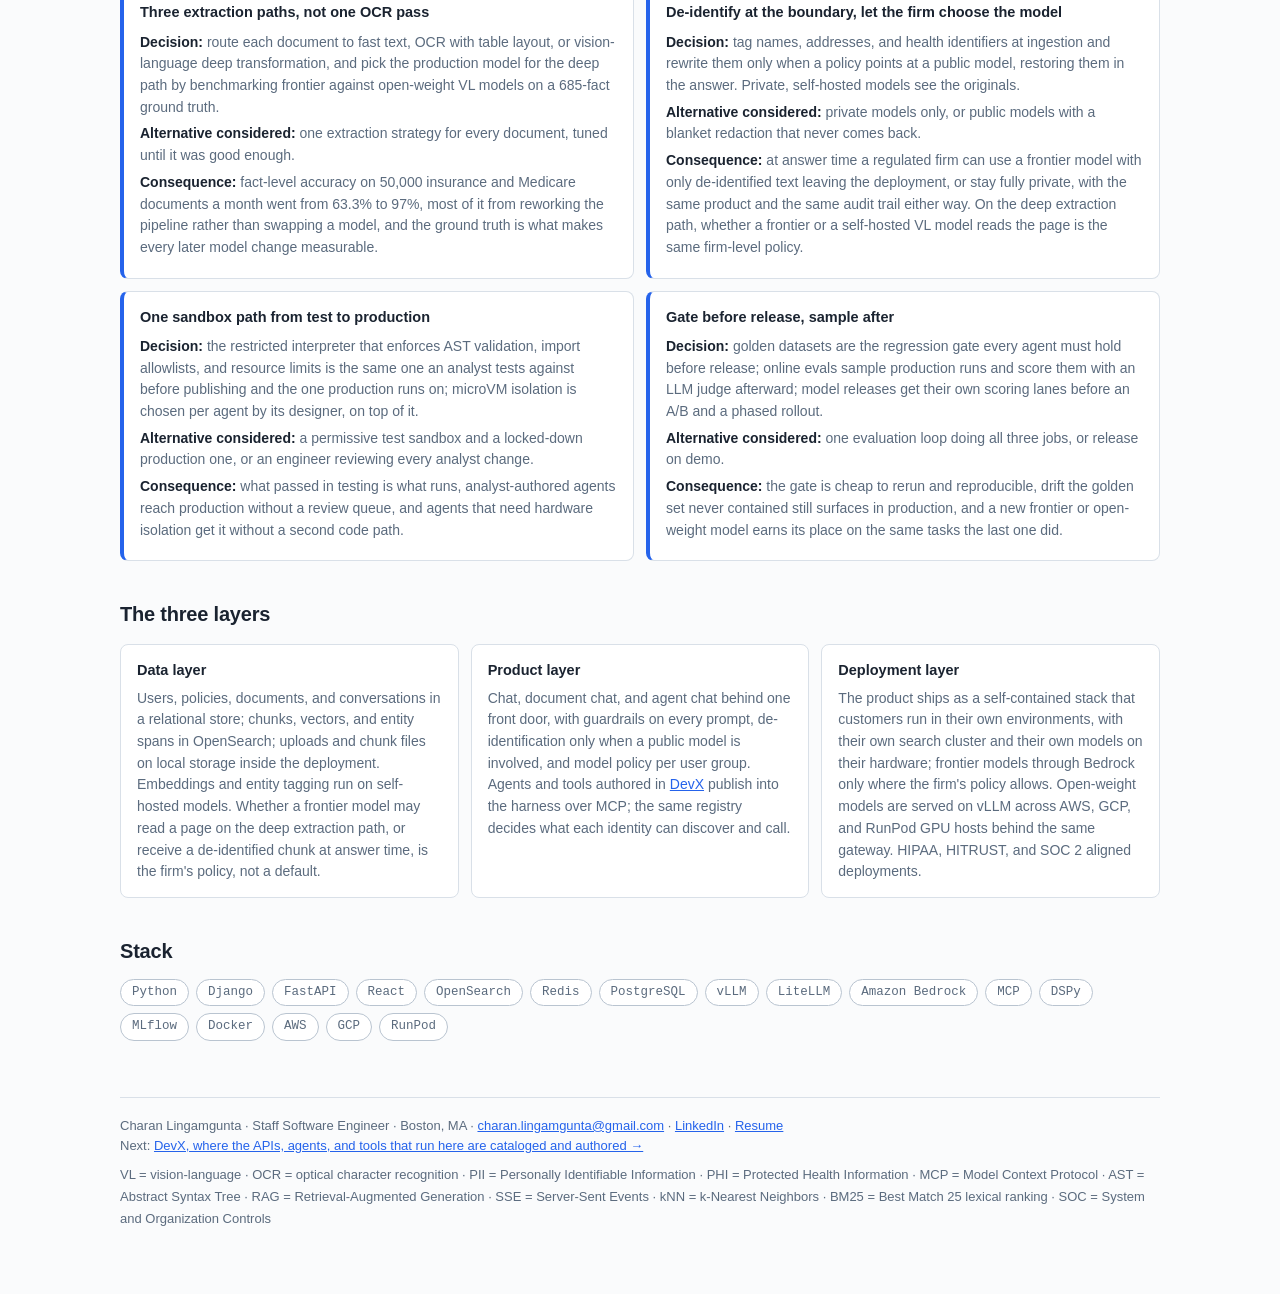
==== commit 46d560d1: "Take the SecureGPT name off the public site; page renamed Document AI and Agent Platform at document" ====
--- a/agent-execution.html
+++ b/agent-execution.html
@@ -2,11 +2,11 @@
 <html lang="en">
 <head>
 <meta charset="UTF-8">
-<meta http-equiv="refresh" content="0; url=securegpt.html">
-<link rel="canonical" href="securegpt.html">
+<meta http-equiv="refresh" content="0; url=document-ai.html">
+<link rel="canonical" href="document-ai.html">
 <title>Moved | Charan Lingamgunta</title>
 </head>
 <body>
-<p>The agent harness now lives on the <a href="securegpt.html">SecureGPT</a> page.</p>
+<p>The agent harness now lives on the <a href="document-ai.html">document AI and agent platform</a> page.</p>
 </body>
 </html>
